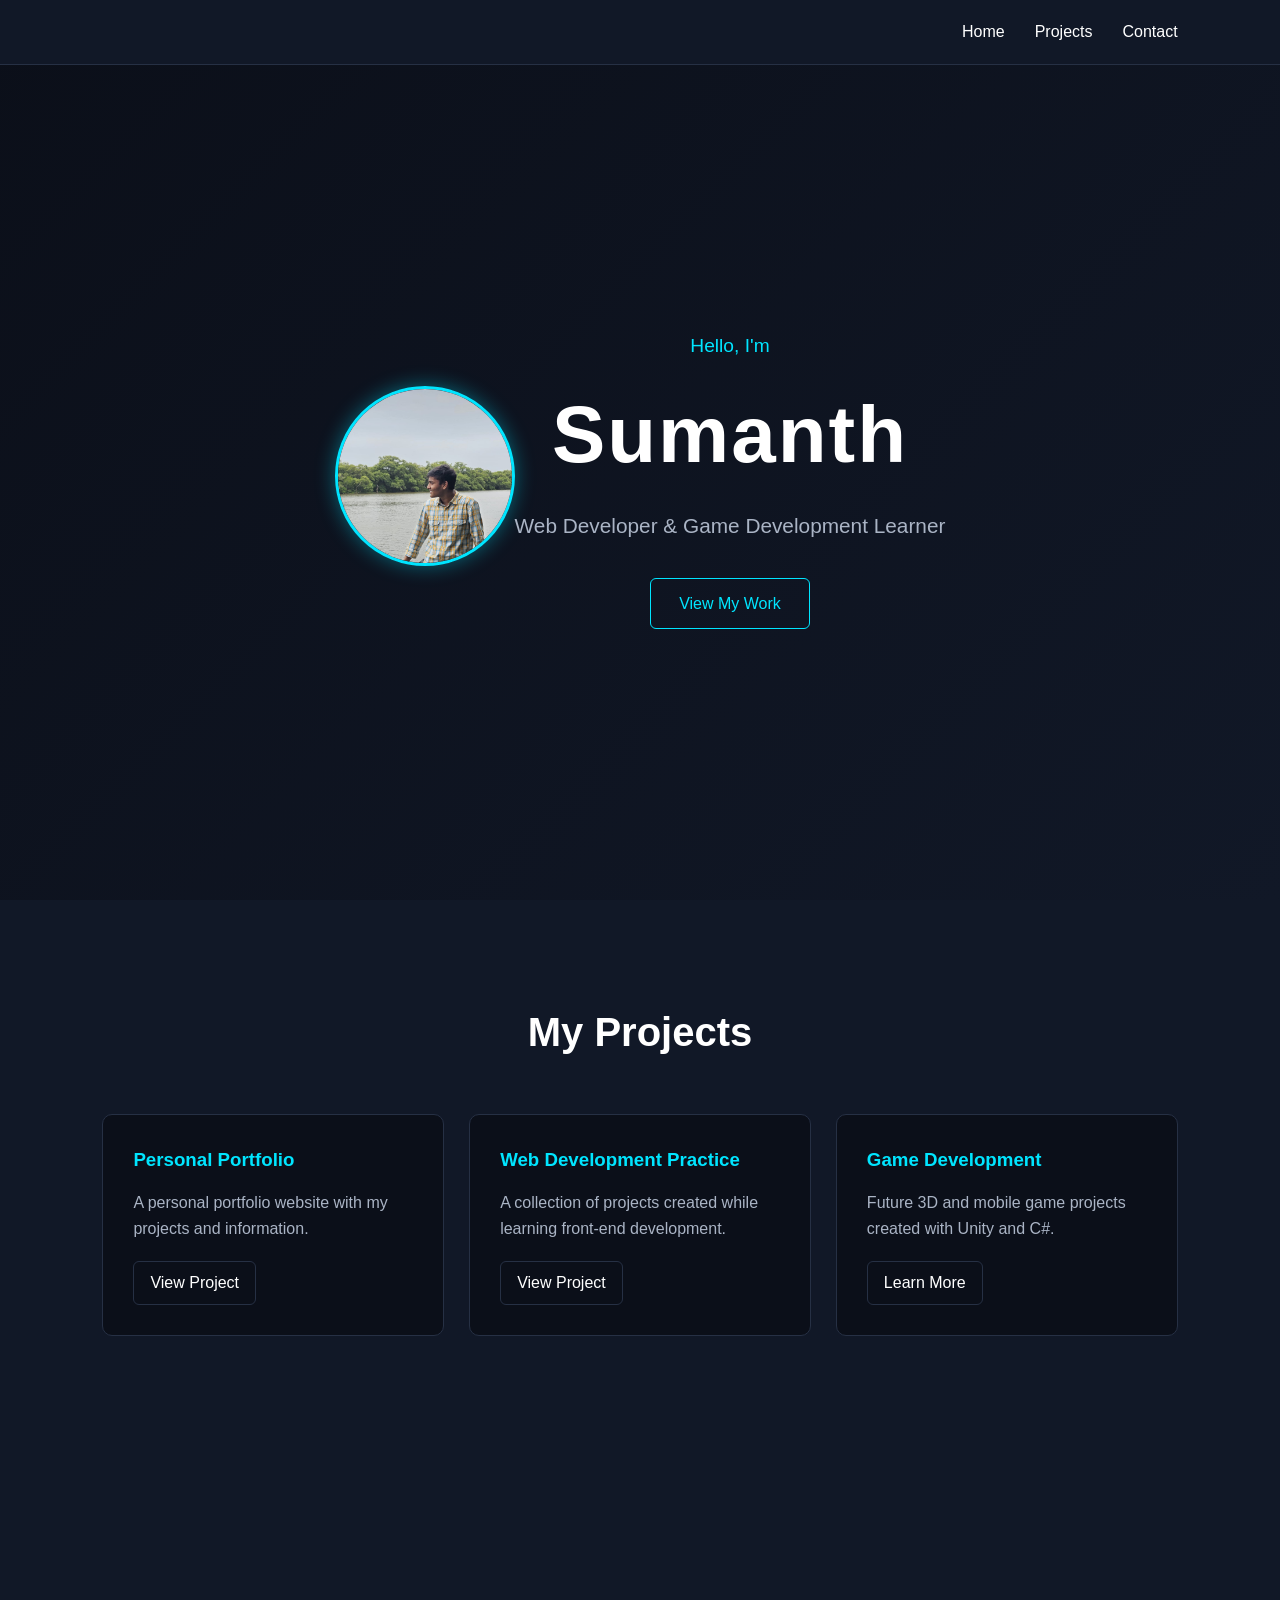
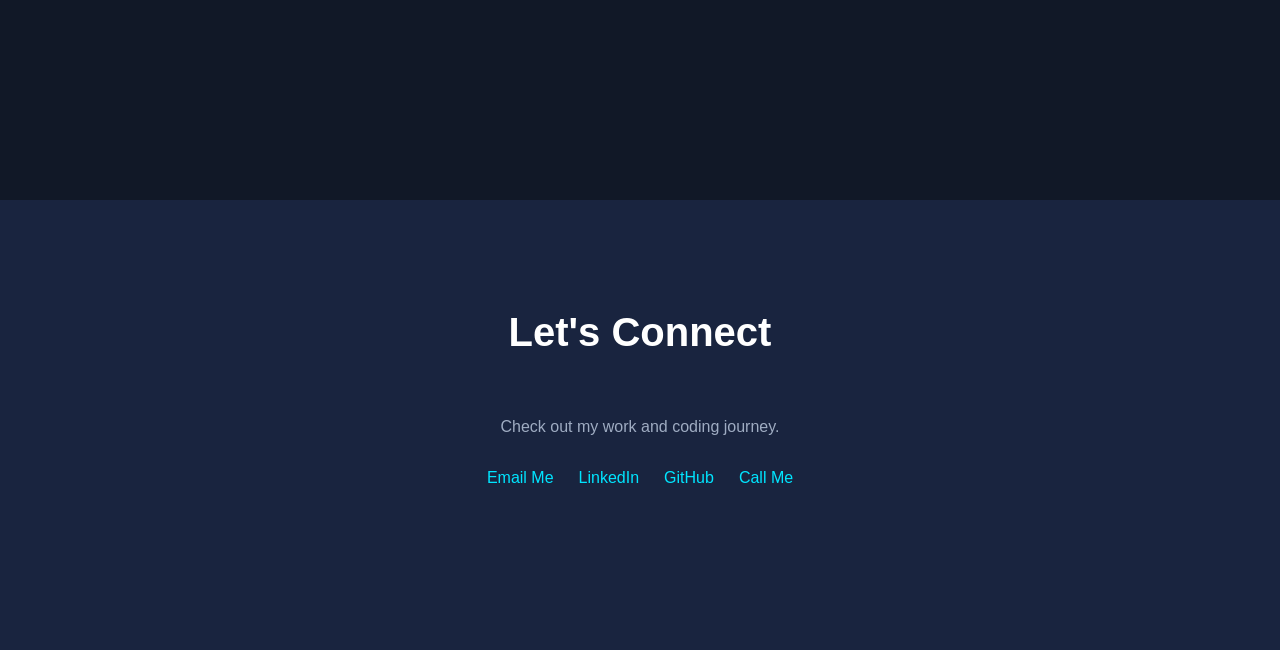
==== index.html @ b204fc72 "Rename portofolio.html to index.html" ====
<!DOCTYPE html>
<html lang="en">

<head>
    <meta charset="UTF-8">
    <meta name="viewport" content="width=device-width, initial-scale=1.0">
    <title>Sumanth</title>
    <link rel="stylesheet" href="style.css">
</head>

<body>
    
    <nav id="navbar">
        <a href="#welcome-section">Home</a>
        <a href="#projects">Projects</a>
        <a href="#contact">Contact</a>
    </nav>
    <section id="welcome-section">
        
        <div class="profile-container">
            <img src="Photos/Photo1.jpeg"
                alt="Sumanth"
                class="profile-pic">
        </div>
        <div class="welcome-content">
            <p class="intro">Hello, I'm</p>
            <h1>Sumanth</h1>
            <p class="subtitle">Web Developer &amp; Game Development Learner</p>
            <a class="button" href="#projects">View My Work</a>
        </div>
    </section>

    <section id="projects">
        <h2>My Projects</h2>

        <div class="project-grid">

        <div class="project-tile">
            <h3>Personal Portfolio</h3>
            <p>A personal portfolio website with my projects and information.</p>
            <a href="personal.html" target="_blank">View Project</a>
        </div>

        <div class="project-tile">
            <h3>Web Development Practice</h3>
            <p>A collection of projects created while learning front-end development.</p>
            <a href="#projects">View Project</a>
        </div>

        <div class="project-tile">
            <h3>Game Development</h3>
            <p>Future 3D and mobile game projects created with Unity and C#.</p>
            <a href="game_dev.html" target="_blank">Learn More</a>
        </div>

        </div>
    </section>
  
    <section id="contact">
        <h2>Let's Connect</h2>
        <p>Check out my work and coding journey.</p>

        <div class="contact-links">
        <a href="mailto:pallisumanthkumarkoti@gmail.com">Email Me</a>

        <a href="https://www.linkedin.com/in/sumanthkumarkoti/"
           target="_blank">
            LinkedIn
        </a>

        <a href="https://github.com/sumanthkumarkoti/"
           target="_blank">
            GitHub
        </a>
        <a href="tel:+919848239269">Call Me</a>
    </div>
    </section>


</body>

</html>
---- style.css ----
* {
  box-sizing: border-box;
  margin: 0;
  padding: 0;
}

html {
  scroll-behavior: smooth;
}

body {
  font-family: Arial, sans-serif;
  background: #0b0f19;
  color: #ffffff;
  line-height: 1.6;
}

.profile-section {
    display: flex;
    align-items: center;
    justify-content: center;
    gap: 40px;
    padding: 50px 8%;
}

.profile-container {
    flex-shrink: 0;
    margin: 0;
}

.profile-pic {
    width: 180px;
    height: 180px;
    object-fit: cover;
    border-radius: 50%;
    border: 3px solid #00e5ff;
    box-shadow: 0 0 20px rgba(0, 229, 255, 0.4);
}

.profile-text {
    max-width: 550px;
}

.profile-pic:hover {
    transform: scale(1.05);
    box-shadow: 0 0 30px rgba(0, 229, 255, 0.7);
}

#navbar {
  position: fixed;
  top: 0;
  left: 0;
  width: 100%;
  height: 65px;
  background: #111827;
  display: flex;
  justify-content: flex-end;
  align-items: center;
  gap: 30px;
  padding: 0 8%;
  z-index: 1000;
  border-bottom: 1px solid #263044;
}

#navbar a {
  color: #ffffff;
  text-decoration: none;
  font-size: 1rem;
  transition: color 0.3s ease;
}

#navbar a:hover {
  color: #00e5ff;
  transform: translateY(-2px);
}

#welcome-section {
  height: 100vh;
  min-height: 600px;
  display: flex;
  justify-content: center;
  align-items: center;
  text-align: center;
  background: linear-gradient(135deg, #0b0f19, #111827);
  padding: 80px 20px 20px;
}

.welcome-content {
  max-width: 800px;
}

.intro {
  color: #00e5ff;
  font-size: 1.2rem;
  margin-bottom: 10px;
}

#welcome-section h1 {
  font-size: 5rem;
  margin-bottom: 10px;
  letter-spacing: 2px;
}

.subtitle {
  color: #aab4c5;
  font-size: 1.3rem;
  margin-bottom: 35px;
}

.button {
  display: inline-block;
  padding: 12px 28px;
  border: 1px solid #00e5ff;
  border-radius: 6px;
  color: #00e5ff;
  text-decoration: none;
  transition: all 0.3s ease;
}

.button:hover {
  background: #00e5ff;
  color: #0b0f19;
  transform: translateY(-5px);
  box-shadow: 0 8px 20px rgba(0, 229, 255, 0.35);
}

a {
    color: #00e5ff;
    text-decoration: none;
}

a:hover {
    color: #ffffff;
}

#projects {
  min-height: 100vh;
  padding: 100px 8%;
  background: #111827;
  text-align: center;
}

#projects h2,
#contact h2 {
  font-size: 2.5rem;
  margin-bottom: 50px;
}

.project-grid {
  max-width: 1100px;
  margin: 0 auto;
  display: grid;
  grid-template-columns: repeat(3, 1fr);
  gap: 25px;
}

.project-tile {
  background: #0b0f19;
  border: 1px solid #263044;
  border-radius: 10px;
  padding: 30px;
  text-align: left;
  transition: transform 0.3s ease, border-color 0.3s ease;
}

.project-tile:hover {
  transform: translateY(-8px);
  border-color: #00e5ff;
}

.project-tile h3 {
  color: #00e5ff;
  margin-bottom: 15px;
}

.project-tile p {
  color: #aab4c5;
  margin-bottom: 20px;
}

.project-tile a {
  display: inline-block;
  color: #ffffff;
  text-decoration: none;
  padding: 8px 16px;
  border: 1px solid #263044;
  border-radius: 6px;
  transition: all 0.3s ease;
  margin-right: 15px;
}

.project-tile a:hover {
  color: #0b0f19;
  background: #00e5ff;
  border-color: #00e5ff;
  transform: translateY(-3px);
  box-shadow: 0 5px 15px rgba(0, 229, 255, 0.3);
}

#contact {
  min-height: 50vh;
  padding: 100px 20px;
  text-align: center;
  background: #19243f;
}

#contact p {
  color: #9facc2;
  margin-bottom: 25px;
}

.contact-links {
  display: flex;
  justify-content: center;
  gap: 25px;
}

#profile-link {
  display: inline-block;
  color: #00e5ff;
  text-decoration: none;
  border: 1px solid #00e5ff;
  padding: 10px 25px;
  border-radius: 6px;
  transition: all 0.3s ease;
}

#profile-link:hover {
  background: #00e5ff;
  color: #0b0f19;
  transform: translateY(-5px);
  box-shadow: 0 8px 20px rgba(0, 229, 255, 0.663);  
}

/* Required media query */
@media (max-width: 768px) {

  #navbar {
    justify-content: center;
    gap: 18px;
    padding: 0 15px;
  }

  #navbar a {
    font-size: 0.9rem;
  }

  #welcome-section h1 {
    font-size: 3.5rem;
  }

  .subtitle {
    font-size: 1rem;
  }

  .project-grid {
    grid-template-columns: 1fr;
    gap: 25px;
  }

  #projects h2,
  #contact h2 {
    font-size: 2rem;
  }

  .profile-section {
        flex-direction: column;
        text-align: center;
        gap: 20px;
    }
}
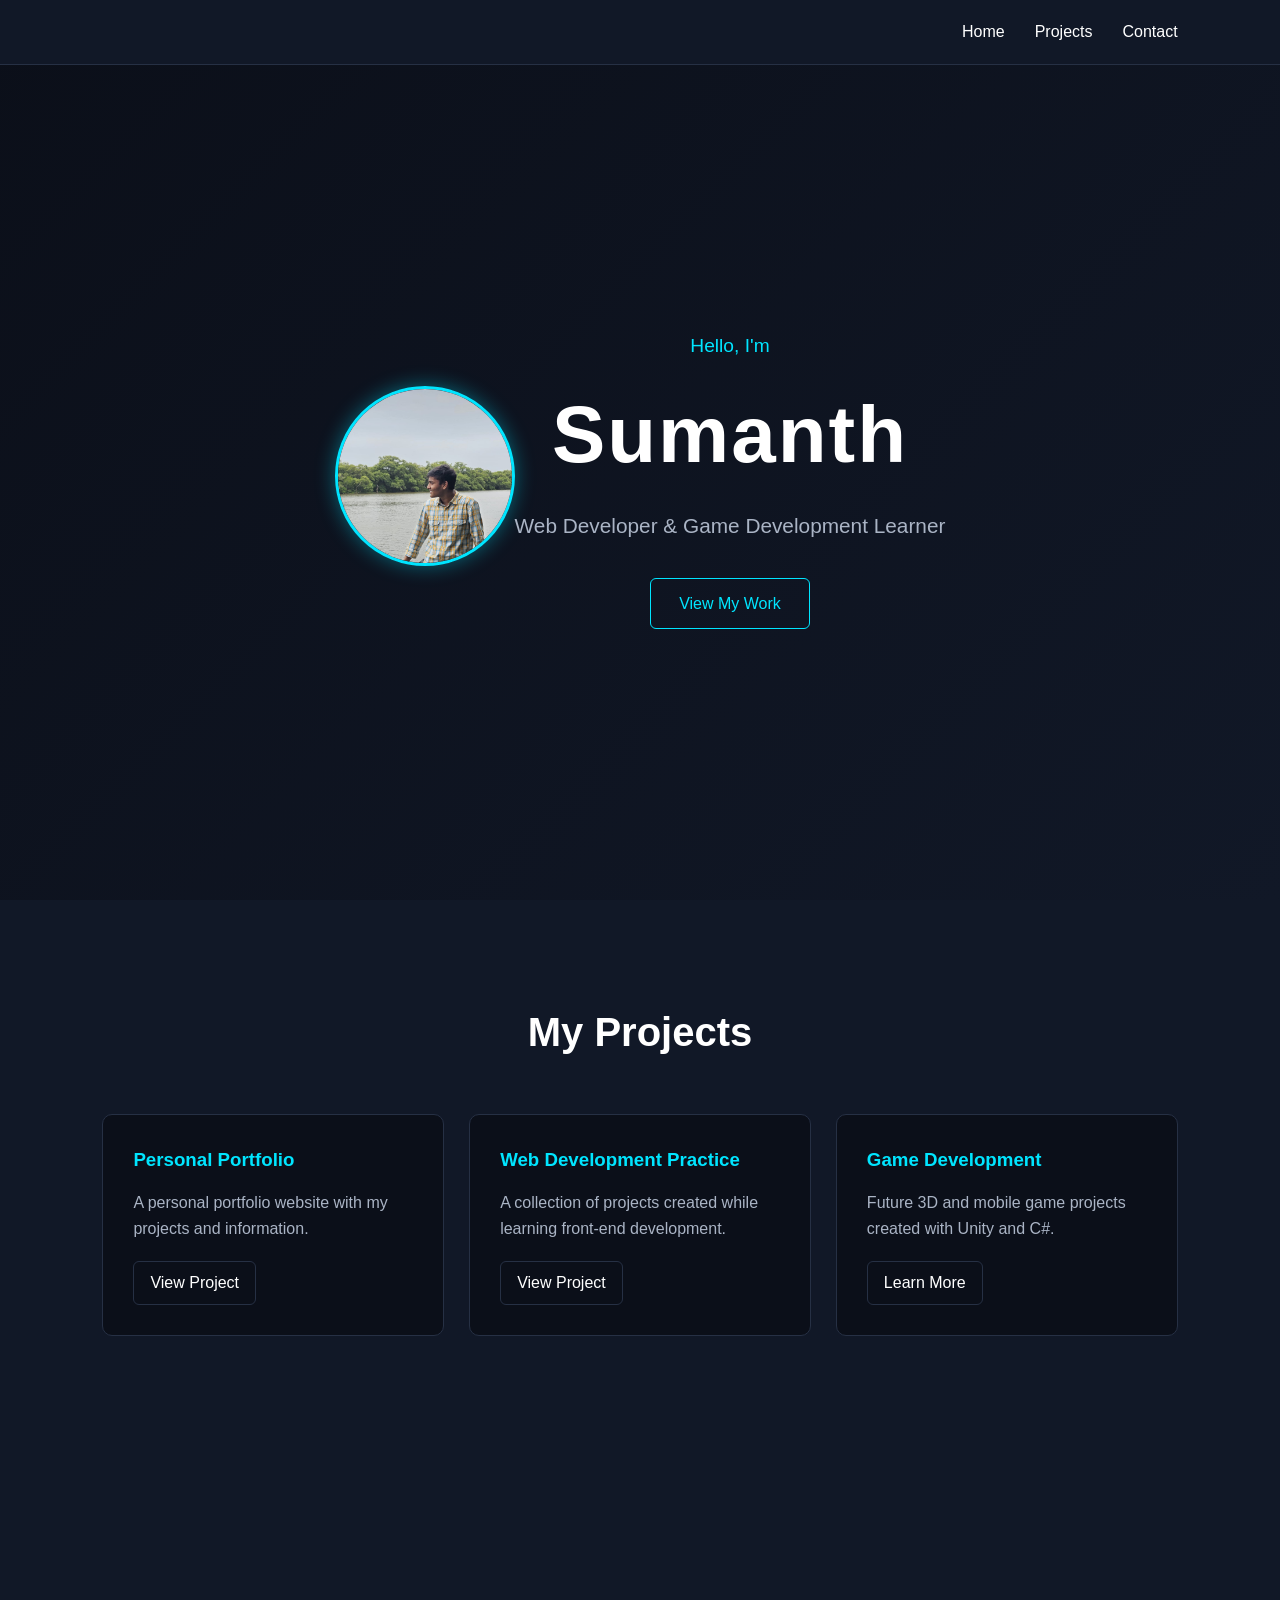
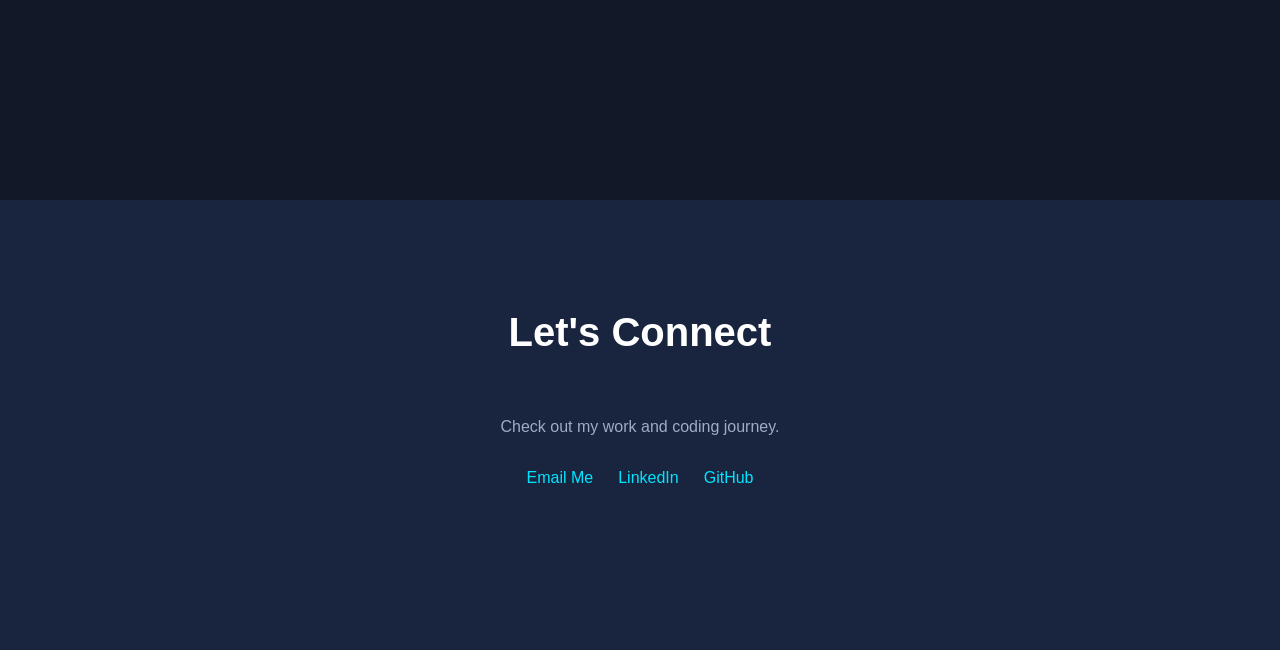
==== commit 1e774d78: "Update index.html" ====
--- a/index.html
+++ b/index.html
@@ -72,7 +72,6 @@
            target="_blank">
             GitHub
         </a>
-        <a href="tel:+919848239269">Call Me</a>
     </div>
     </section>
 
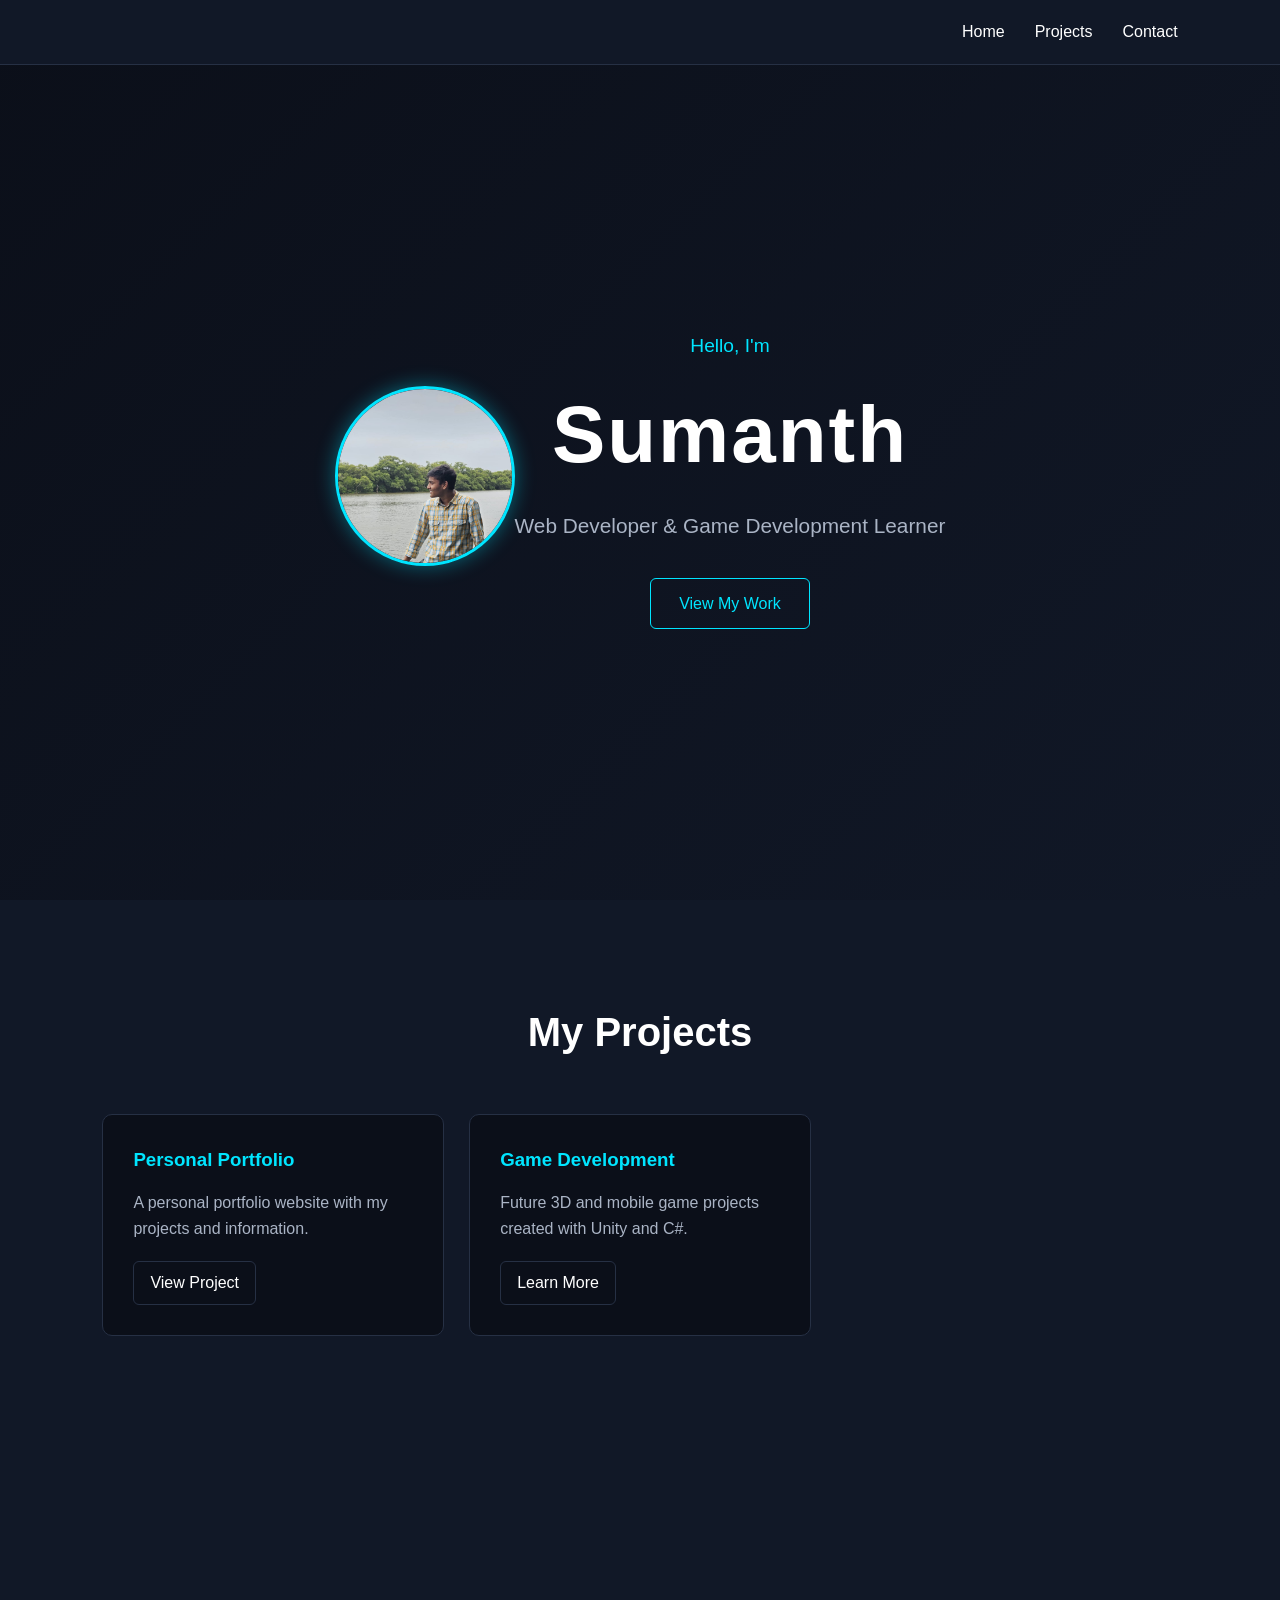
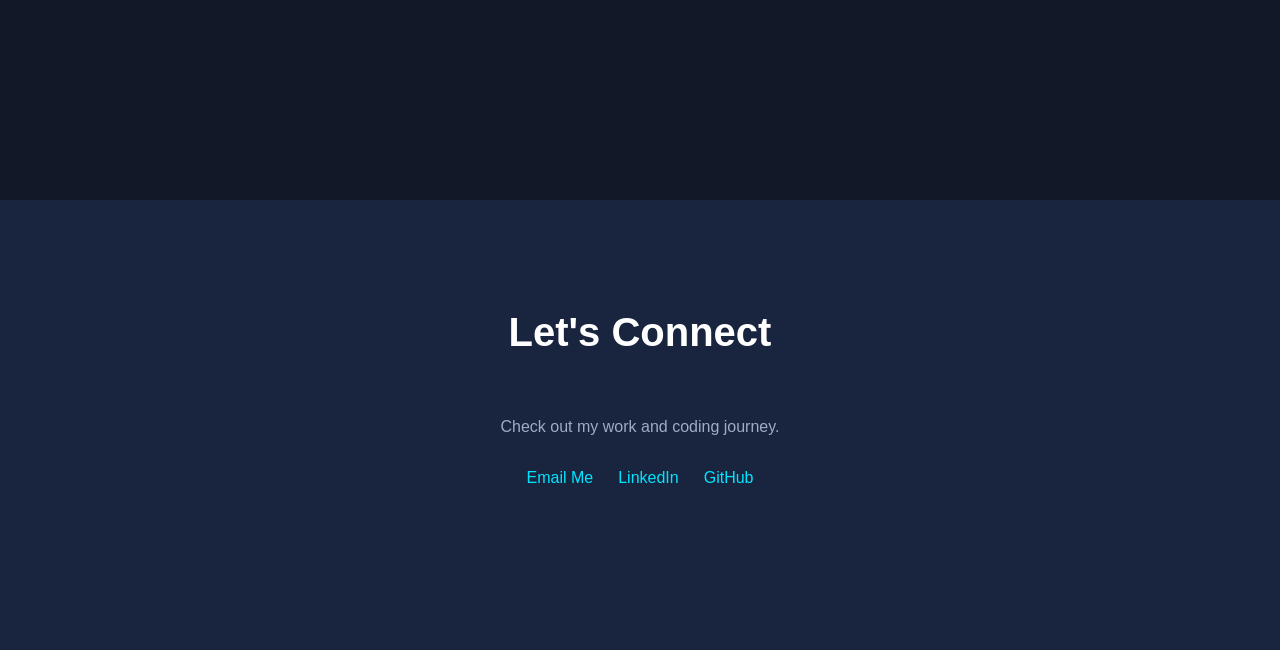
==== commit 13c8c0d8: "Update index.html" ====
--- a/index.html
+++ b/index.html
@@ -40,13 +40,13 @@
             <p>A personal portfolio website with my projects and information.</p>
             <a href="personal.html" target="_blank">View Project</a>
         </div>
-
+<!--
         <div class="project-tile">
             <h3>Web Development Practice</h3>
             <p>A collection of projects created while learning front-end development.</p>
             <a href="#projects">View Project</a>
         </div>
-
+-->
         <div class="project-tile">
             <h3>Game Development</h3>
             <p>Future 3D and mobile game projects created with Unity and C#.</p>
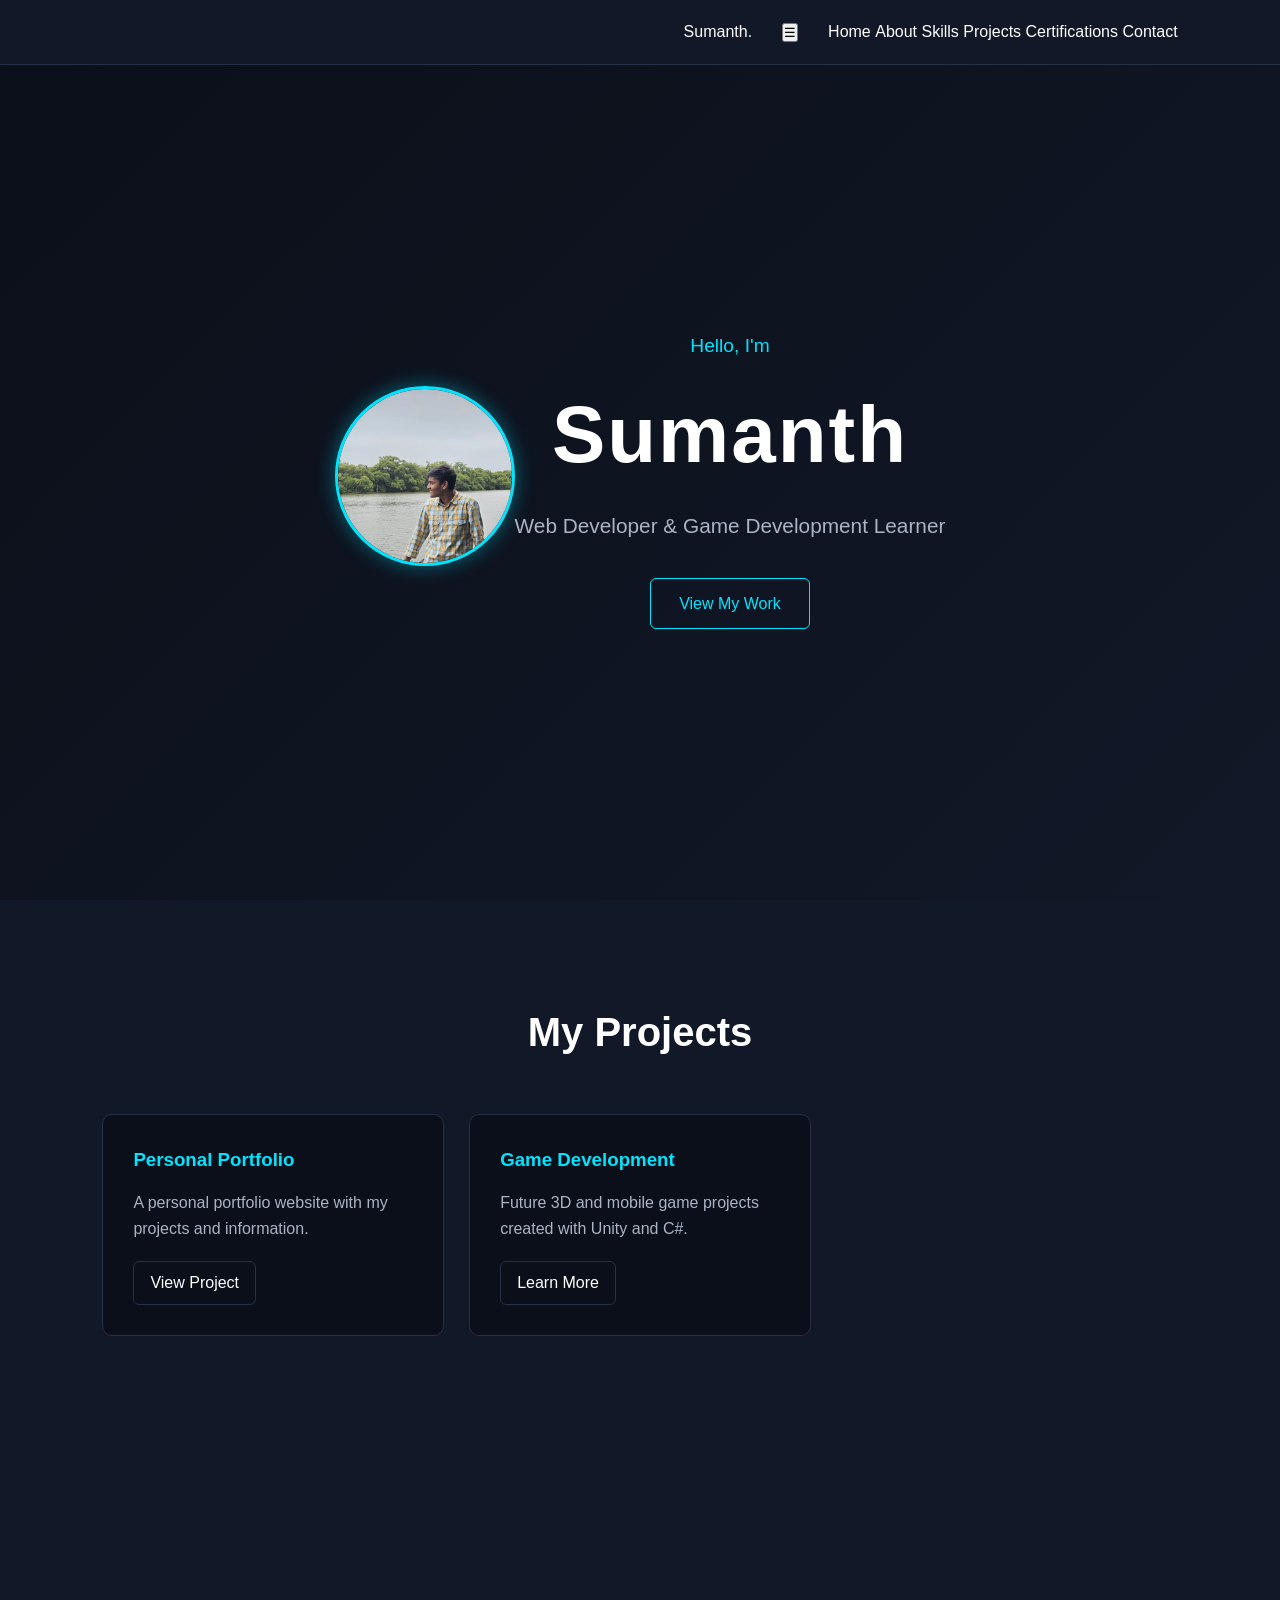
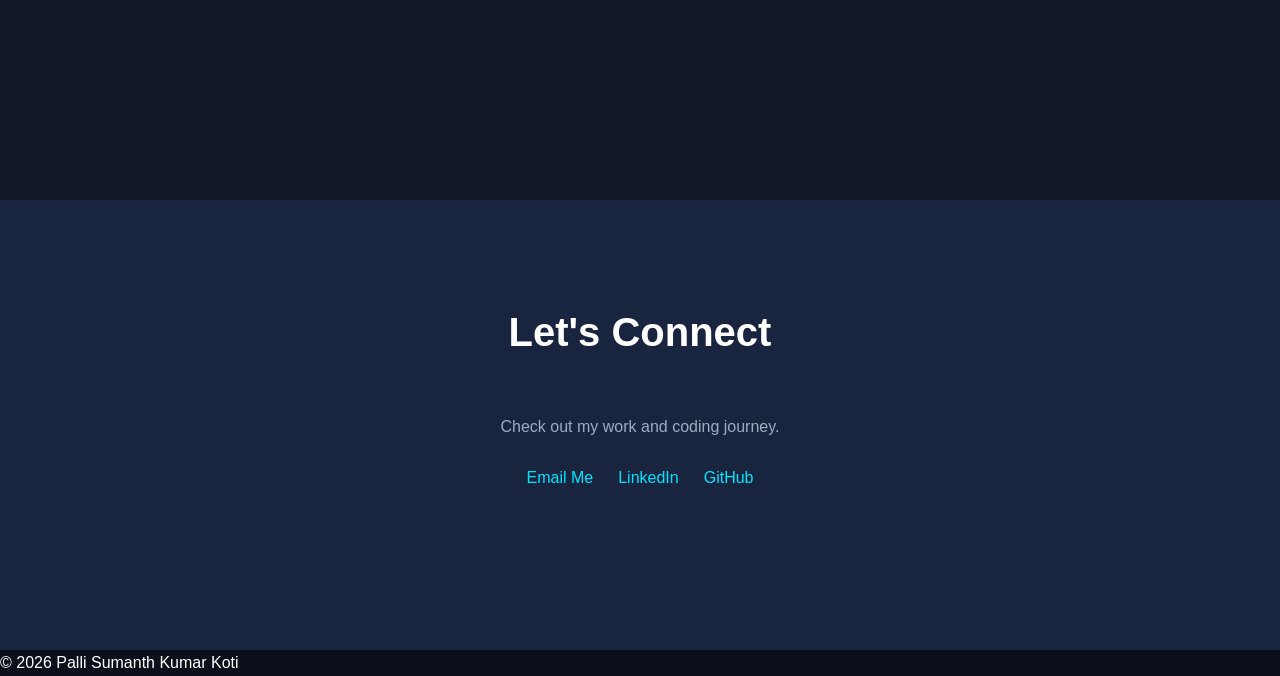
==== commit 5f55d5f3: "Update index.html" ====
--- a/index.html
+++ b/index.html
@@ -9,18 +9,23 @@
 </head>
 
 <body>
-    
-    <nav id="navbar">
-        <a href="#welcome-section">Home</a>
-        <a href="#projects">Projects</a>
-        <a href="#contact">Contact</a>
+
+    <nav id="navbar" aria-label="Main navigation">
+        <a class="brand" href="index.html">Sumanth<span>.</span></a>
+        <button class="nav-toggle" aria-label="Toggle menu" aria-expanded="false">&#9776;</button>
+        <div class="nav-links">
+            <a href="index.html">Home</a>
+            <a href="personal.html#about">About</a>
+            <a href="personal.html#skills">Skills</a>
+            <a href="index.html#projects">Projects</a>
+            <a href="personal.html#certifications">Certifications</a>
+            <a href="#contact">Contact</a>
+        </div>
     </nav>
+
     <section id="welcome-section">
-        
         <div class="profile-container">
-            <img src="Photos/Photo1.jpeg"
-                alt="Sumanth"
-                class="profile-pic">
+            <img src="Photos/Photo1.jpeg" alt="Sumanth" class="profile-pic">
         </div>
         <div class="welcome-content">
             <p class="intro">Hello, I'm</p>
@@ -32,49 +37,42 @@
 
     <section id="projects">
         <h2>My Projects</h2>
-
         <div class="project-grid">
 
-        <div class="project-tile">
-            <h3>Personal Portfolio</h3>
-            <p>A personal portfolio website with my projects and information.</p>
-            <a href="personal.html" target="_blank">View Project</a>
-        </div>
+            <div class="project-tile">
+                <h3>Personal Portfolio</h3>
+                <p>A personal portfolio website with my projects and information.</p>
+                <a href="personal.html">View Project</a>
+            </div>
 <!--
-        <div class="project-tile">
-            <h3>Web Development Practice</h3>
-            <p>A collection of projects created while learning front-end development.</p>
-            <a href="#projects">View Project</a>
-        </div>
+            <div class="project-tile">
+                <h3>Web Development Practice</h3>
+                <p>A collection of projects created while learning front-end development.</p>
+                <a href="#projects">View Project</a>
+            </div>
 -->
-        <div class="project-tile">
-            <h3>Game Development</h3>
-            <p>Future 3D and mobile game projects created with Unity and C#.</p>
-            <a href="game_dev.html" target="_blank">Learn More</a>
-        </div>
+            <div class="project-tile">
+                <h3>Game Development</h3>
+                <p>Future 3D and mobile game projects created with Unity and C#.</p>
+                <a href="game_dev.html">Learn More</a>
+            </div>
 
         </div>
     </section>
-  
+
     <section id="contact">
         <h2>Let's Connect</h2>
         <p>Check out my work and coding journey.</p>
-
         <div class="contact-links">
-        <a href="mailto:pallisumanthkumarkoti@gmail.com">Email Me</a>
-
-        <a href="https://www.linkedin.com/in/sumanthkumarkoti/"
-           target="_blank">
-            LinkedIn
-        </a>
-
-        <a href="https://github.com/sumanthkumarkoti/"
-           target="_blank">
-            GitHub
-        </a>
-    </div>
+            <a href="mailto:pallisumanthkumarkoti@gmail.com">Email Me</a>
+            <a href="https://www.linkedin.com/in/sumanthkumarkoti/" target="_blank" rel="noopener">LinkedIn</a>
+            <a href="https://github.com/sumanthkumarkoti/" target="_blank" rel="noopener">GitHub</a>
+        </div>
     </section>
-
+    <footer>
+        <p>&copy; 2026 Palli Sumanth Kumar Koti</p>
+    </footer>
+    <script src="script.js"></script>
 
 </body>
 
